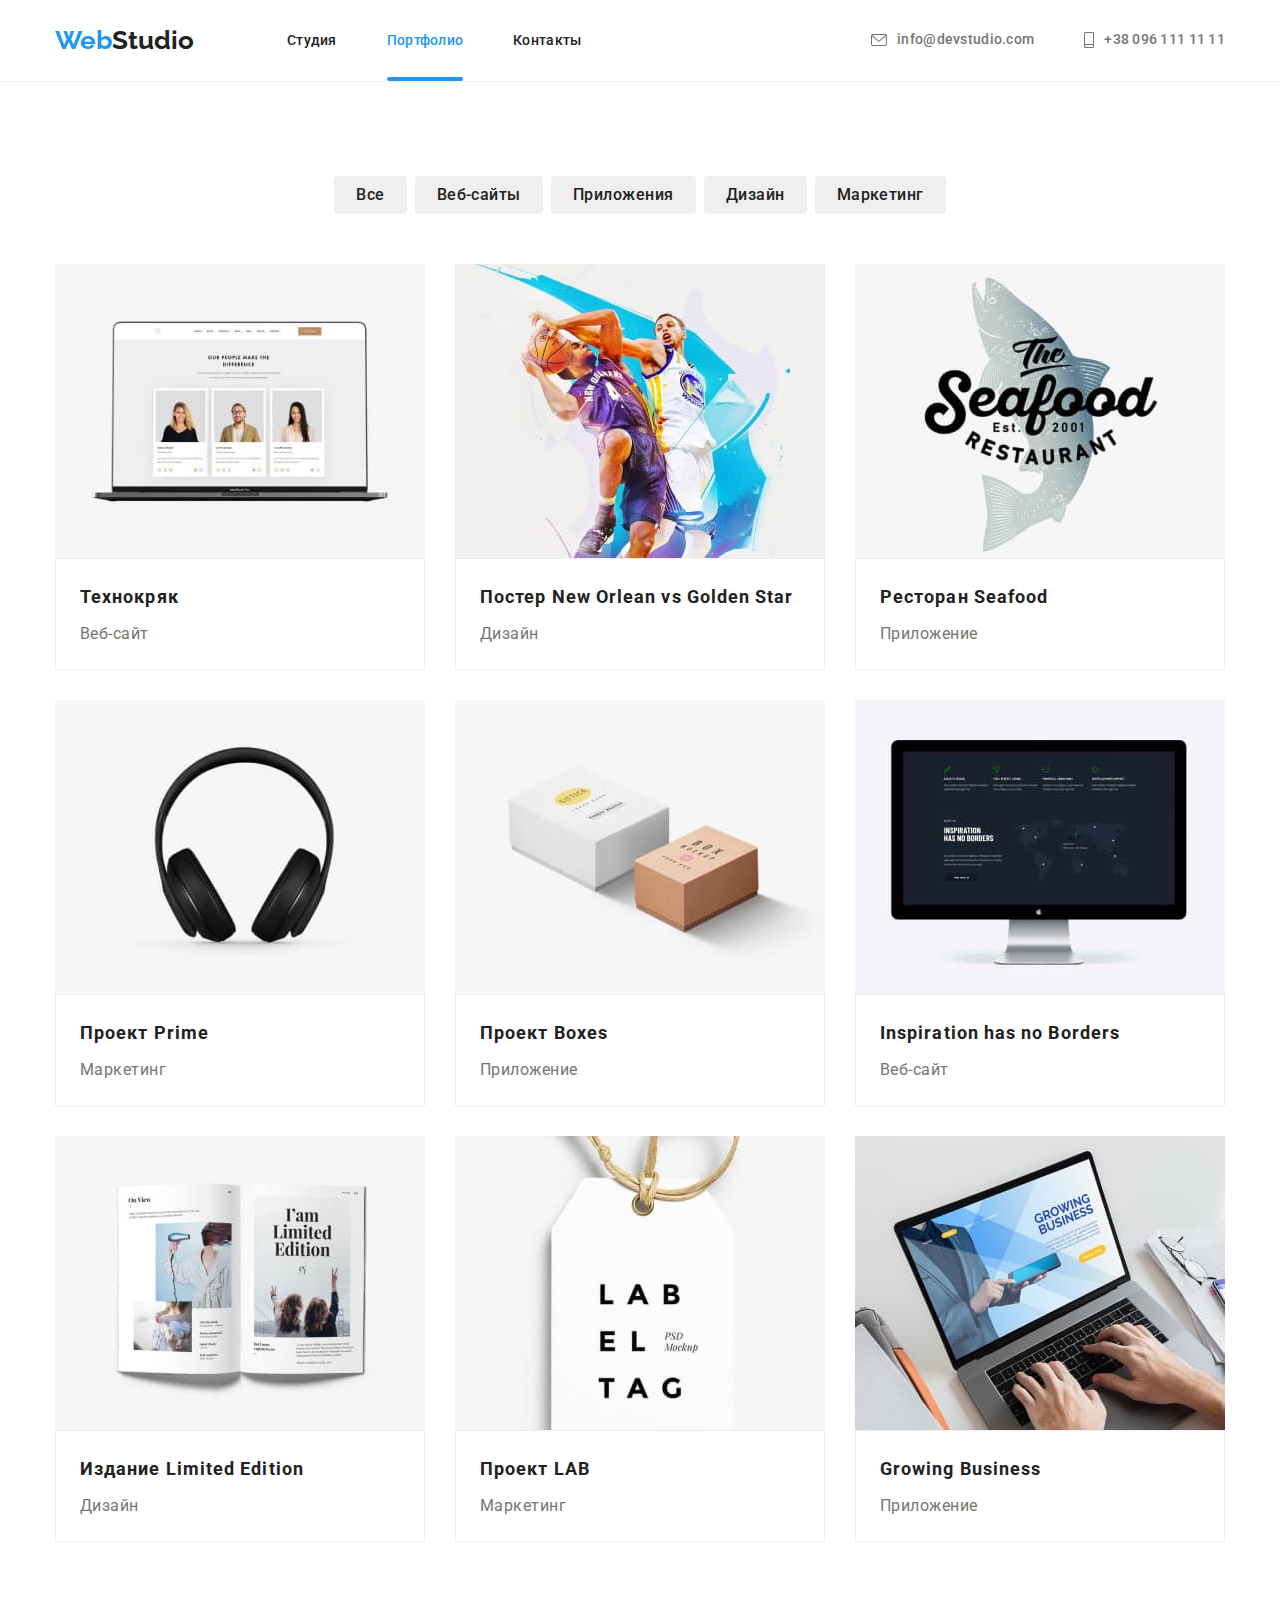
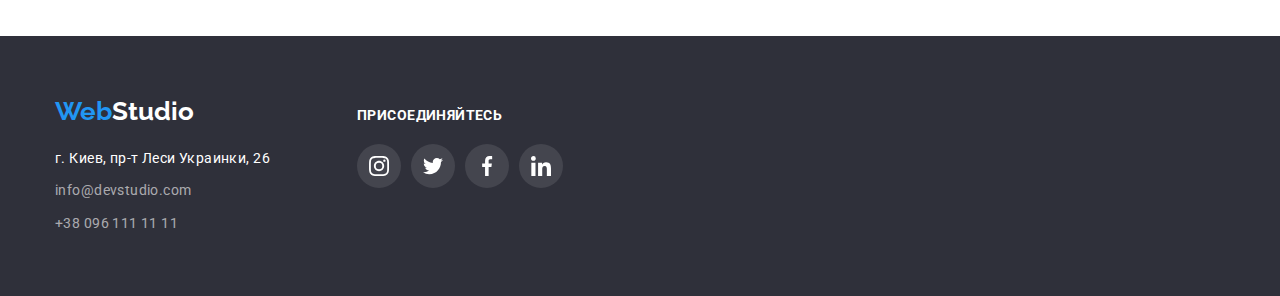
==== portfolio.html @ 29292ff2 "Add files via upload" ====
<!DOCTYPE html>
<html lang="ru">
<head>
    <meta charset="UTF-8">
    <meta http-equiv="X-UA-Compatible" content="IE=edge">
    <meta name="viewport" content="width=device-width, initial-scale=1.0">
    <link rel="preconnect" href="https://fonts.googleapis.com">
    <link rel="preconnect" href="https://fonts.gstatic.com" crossorigin>
    <link href="https://fonts.googleapis.com/css2?family=Raleway:wght@700&family=Roboto:wght@400;500;700;900&display=swap"
      rel="stylesheet">
    <link rel="stylesheet" href="https://cdnjs.cloudflare.com/ajax/libs/modern-normalize/1.1.0/modern-normalize.min.css">
    <link rel="stylesheet" href="./css/styles.css">
    <title>Document</title>
</head>
<!--main conntent-->
<body>
  <header>
    <div class="container header-items">
      <a class="logo" href="./index.html">Web<span class="logostudiotop">Studio</span></a>
      <!--Site navigation-->
      <nav>
        <ul class="navlist">
          <li class="sitenav"><a class="sitenavlink" href="./index.html">Студия</a></li>
          <li class="sitenav"><a class="sitenavlink current-page" href="./portfolio.html">Портфолио</a></li>
          <li class="sitenav"><a class="sitenavlink" href="">Контакты</a></li>
        </ul>
      </nav>
      <!--Phone and email-->
      <div class="contacts-wrapper">
        <a class="contacts header-email" href="mailto:info@devstudio.com">
          <svg class="email-icon" width="16px" height="12px">
            <use href="./images/symbol-defs.svg#icon-envelope"></use>
          </svg>
          info@devstudio.com</a>
        <a class="contacts header-phone" href="tel:+380961111111">
          <svg class="email-icon" width="10px" height="16px">
            <use href="./images/symbol-defs.svg#icon-smartphone"></use>
          </svg>
          +38 096 111 11 11</a>
      </div>
    </div>
  </header>
  <main>
    <section class="section">
      <h1 class="visually-hidden">Наши работы</h1>
      <div class="container">
        <ul class="list-gen-setting our-works-list">
          <li class="our-works-item"><button class="our-works-filter" type="button">Все</button></li>
          <li class="our-works-item"><button class="our-works-filter" type="button">Веб-сайты</button></li>
          <li class="our-works-item"><button class="our-works-filter" type="button">Приложения</button></li>
          <li class="our-works-item"><button class="our-works-filter" type="button">Дизайн</button></li>
          <li class="our-works-item"><button class="our-works-filter" type="button">Маркетинг</button></li>
        </ul>
        <ul class="list-gen-setting work-examples-list">
          <li>
            <div class="wrap">
              <a href=""><img src="./images/technokryak.jpg" alt="профайлы людей на экране" width="370"></a>
              <div class="work-examples-thumb">
                <p>Ресурс предлагает комплексные предложения c разным уровнем функционала и сервисов. Все это позволит посетителю
                  получить
                  исчерпывающие сведения о компании или частном лице.</p>
              </div>
            </div>
            <div class="work-examples-box">
              <h2 class="work-examples-name">Технокряк</h2>
              <p class="work-examples-type">Веб-сайт</p>
            </div>
          </li>
          <li>
            <div class="wrap">
              <a href=""><img src="./images/new-orlean.jpg" alt="два баскетболиста с мячом" width="370"></a>
              <div class="work-examples-thumb">
                <p>Ресурс предлагает комплексные предложения c разным уровнем функционала и сервисов. Все это позволит посетителю
                  получить
                  исчерпывающие сведения о компании или частном лице.</p>
              </div>
            </div>
            <div class="work-examples-box">
              <h2 class="work-examples-name">Постер New Orlean vs Golden Star</h2>
              <p class="work-examples-type">Дизайн</p>
            </div>
          </li>
          <li>
            <div class="wrap">
              <a href=""><img src="./images/seafood.jpg" alt="рыба с надписью" width="370"></a>
              <div class="work-examples-thumb">
                <p>Ресурс предлагает комплексные предложения с разным уровнем функционала и сервисов. Все это позволит посетителю
                  получить
                  исчерпывающие сведения о компании или частном лице.</p>
              </div>
            </div>
            <div class="work-examples-box">
              <h2 class="work-examples-name">Ресторан Seafood</h2>
              <p class="work-examples-type">Приложение</p>
            </div>
            </li>
          <li>
            <div class="wrap">
              <a href=""><img src="./images/prime.jpg" alt="наушники" width="370"></a>
              <div class="work-examples-thumb">
                <p>Ресурс предлагает комплексные предложения с разным уровнем функционала и сервисов. Все это позволит посетителю
                  получить
                  исчерпывающие сведения о компании или частном лице.</p>
              </div>
            </div>
            <div class="work-examples-box">
              <h2 class="work-examples-name">Проект Prime</h2>
              <p class="work-examples-type">Маркетинг</p>
            </div>
            </li>
          <li>
            <div class="wrap">
              <a href=""><img src="./images/boxes.jpg" alt="две коробки коричневая и белая" width="370"></a>
              <div class="work-examples-thumb">
                <p>Ресурс предлагает комплексные предложения с разным уровнем функционала и сервисов. Все это позволит посетителю
                  получить
                  исчерпывающие сведения о компании или частном лице.</p>
              </div>
            </div>
            <div class="work-examples-box">
              <h2 class="work-examples-name">Проект Boxes</h2>
              <p class="work-examples-type">Приложение</p>
            </div>
          </li>
          <li>
            <div class="wrap">
              <a href=""><img src="./images/inspiration.jpg" alt="монитор с информацией внутри" width="370"></a>
              <div class="work-examples-thumb">
                <p>Ресурс предлагает комплексные предложения с разным уровнем функционала и сервисов. Все это позволит посетителю
                  получить
                  исчерпывающие сведения о компании или частном лице.</p>
              </div>
            </div>
            <div class="work-examples-box">
              <h2 class="work-examples-name">Inspiration has no Borders</h2>
              <p class="work-examples-type">Веб-сайт</p>
            </div>
          </li>
          <li>
            <div class="wrap">
              <a href=""><img src="./images/limited-edition.jpg" alt="журнал с картинками" width="370"></a>
              <div class="work-examples-thumb">
                <p>Ресурс предлагает комплексные предложения с разным уровнем функционала и сервисов. Все это позволит посетителю
                  получить
                  исчерпывающие сведения о компании или частном лице.</p>
              </div>
            </div>
            <div class="work-examples-box">
              <h2 class="work-examples-name">Издание Limited Edition</h2>
              <p class="work-examples-type">Дизайн</p>
            </div>
          </li>
          <li>
            <div class="wrap">
              <a href=""><img src="./images/lab.jpg" alt="этикетка" width="370"></a>
              <div class="work-examples-thumb">
                <p>Ресурс предлагает комплексные предложения с разным уровнем функционала и сервисов. Все это позволит посетителю
                  получить
                  исчерпывающие сведения о компании или частном лице.</p>
              </div>
            </div>
            <div class="work-examples-box">
              <h2 class="work-examples-name">Проект LAB</h2>
              <p class="work-examples-type">Маркетинг</p>
            </div>
          </li>
          <li>
            <div class="wrap">
              <a href=""><img src="./images/growing-business.jpg" alt="руки человека, печатающего на ноутбуке" width="370"></a>
              <div class="work-examples-thumb">
                <p>Ресурс предлагает комплексные предложения с разным уровнем функционала и сервисов. Все это позволит посетителю
                  получить
                  исчерпывающие сведения о компании или частном лице.</p>
              </div>
            </div>
            <div class="work-examples-box">
              <h2 class="work-examples-name">Growing Business</h2>
              <p class="work-examples-type">Приложение</p>
            </div>
          </li>
        </ul>
      </div>
    </section>
  </main>
  <footer>
    <div class="container footer-wrap">
      <div class="footer-column">
        <a class="logo" href="./index.html">Web<span class="logostudiobottom">Studio</span></a>
        <address class="address-footer">
          г. Киев, пр-т Леси Украинки, 26
        </address>
        <a class="contacts-footer" href="mailto:info@devstudio.com">info@devstudio.com</a>
        <a class="contacts-footer" href="tel:+380961111111">+38 096 111 11 11</a>
      </div>
      <div class="footer-column">
        <h2 class="join-title-footer">Присоединяйтесь</h2>
        <ul class="list-gen-setting footer-contacts">
          <li class="footer-contacts-item">
            <a class="footer-contacts-link" href="">
              <svg class="footer-icon" width="20px" height="20px">
                <use href="./images/symbol-defs.svg#icon-instagram"></use>
              </svg>
            </a>
          </li>
          <li class="footer-contacts-item">
            <a class="footer-contacts-link" href="">
              <svg class="footer-icon" width="20px" height="16.25px">
                <use href="./images/symbol-defs.svg#icon-twitter"></use>
              </svg>
            </a>
          </li>
          <li class="footer-contacts-item">
            <a class="footer-contacts-link" href="">
              <svg class="footer-icon" width="10px" height="20px">
                <use href="./images/symbol-defs.svg#icon-facebook"></use>
              </svg>
            </a>
          </li>
          <li class="footer-contacts-item">
            <a class="footer-contacts-link" href="">
              <svg class="footer-icon" width="20px" height="20px">
                <use href="./images/symbol-defs.svg#icon-linkedin"></use>
              </svg>
            </a>
          </li>
        </ul>
      </div>
    </div>
  </footer>
</body>
---- css/styles.css ----
:root {
  --secondary-text-color: #757575;
  --accent-color: #2196F3;
  --primary-text-color: #212121;
}
h1,
h2,
h3,
p,
ul {
  margin: 0;
  padding: 0;
}
body {
  color: var(--primary-text-color);
  font-family: 'Roboto', sans-serif;
}
.container {
  width: 1200px;
  align-items: center;
  margin-left: auto;
  margin-right: auto;
  padding-left: 15px;
  padding-right: 15px;
}
  /*Создан общий вспомогательный класс 
  .container для центрирования и ограничения контента по ширине. 
  Ширина «контейнера» соответствует макету и равна 1200px.
  «Контейнер» оборачивает контент хедера,
    футера и секций. То есть находится внутри них.*/

.section { 
  padding-top: 94px; 
  padding-bottom: 94px;
}
.remove-padding-part {
  padding-top: 0;
}

header {
  background-color: #ffffff;
  border-bottom-width: 1px;
  border-bottom-color: rgba(236, 236, 236, 0.7);
  border-bottom-style: solid;
}
.header-items {
  display: flex;
  justify-content: space-around;
  padding: 25px 15px;
}
.logo {
  color: var(--accent-color);
  font-family: Raleway, sans-serif;
  font-weight: 700;
  font-size: 26px;
  line-height: 1.19;
  text-decoration: none;
  margin-right: 93px;
}
.logostudiotop {
  color: var(--primary-text-color);
}
.logostudiobottom {
  color: #FFFFFF;
}
.navlist {
  list-style-type: none;
  display: flex;
  margin-right: auto;
  margin-top: 0;
  margin-bottom: 0;
}

.sitenav + .sitenav {
  margin-left: 50px;
}
.sitenavlink {
  color: var(--primary-text-color);
  text-decoration: none;
  font-weight: 500;
  font-size: 14px;
  line-height: 1.14;
  letter-spacing: 0.02em;
  transition: color 250ms cubic-bezier(0.4, 0, 0.2, 1);
}
.sitenavlink:hover,
.sitenavlink:focus {
  color: var(--accent-color);
}
.sitenavlink.current-page {
  position: relative;
  color: var(--accent-color);
}
.current-page::after {
  position: absolute;
  left: 0;
  bottom: -32.5px;
  
  content: '';
  display: block;
  width: 100%;
  height: 4px;
  background-color: var(--accent-color);
  border-radius: 2px;
}
.contacts-wrapper {
  display: flex;
  margin-left: auto;
}
.contacts {
  color: var(--secondary-text-color);
  text-decoration: none;
  font-weight: 500;
  font-size: 14px;
  line-height: 1.14;
  letter-spacing: 0.02em;
  display: flex;
  align-items: center;
  transition: color 250ms cubic-bezier(0.4, 0, 0.2, 1);
}
.contacts:hover,
.contacts:focus,
.contacts-footer:hover,
.contacts-footer:focus {
  color: var(--accent-color);
}

.contacts + .contacts {
  margin-left: 50px;
}

.email-icon {
  fill: currentColor;
  margin-right: 10px;
}

button {
  cursor: pointer;
}


/* Page index ------------------------------------------*/ 
.hero {
  padding-top: 200px;
  padding-bottom: 200px;
  height: 600px;
  max-width: 1600px;
  background-image: linear-gradient(
    to right, 
    rgba(47, 48, 58, 0.4),
    rgba(47, 48, 58, 0.4)
    ),
    url(../images/imghero.jpg);
  background-size: cover;
  background-repeat: no-repeat;
  margin-left: auto;
  margin-right: auto;
}
.hero-title {
  color: #FFFFFF;
  font-weight: 900;
  font-size: 44px;
  line-height: 1.36;
  text-align: center;
  letter-spacing: 0.06em;
  text-transform: uppercase;
  
  width: 696px;
  margin-top: 0;
  margin-right: auto;
  margin-left: auto;
  margin-bottom: 30px;
}
.hero-button {
  color: #FFFFFF;
  font-family: 'Roboto', sans-serif;
  font-weight: 700;
  font-size: 16px;
  line-height: 1.87;
  text-align: center;
  letter-spacing: 0.06em;
  background-color: var(--accent-color);
  border-radius: 4px;
  border: 0;
  box-shadow: 0px 4px 4px 0px rgba(0, 0, 0, 0.15);

  display: block;
  margin-right: auto;
  margin-left: auto;
  padding: 10px 32px;
}
/* --------Modal window---------------------- */

.backgrop {
  position: fixed;
  top: 0;
  left: 0;
  width: 100%;
  height: 100%;
  background-color: hsla(0, 0%, 0%, 0.2);
  transition: opacity 250ms cubic-bezier(0.4, 0, 0.2, 1);}

.backgrop.is-hidden {
  opacity: 0;
  pointer-events: none;
  
}
.backgrop.is-hidden .modal {
  transform: translate(-50%, -50%) scale(0.9);
}

.modal {
  position: absolute;
  top: 50%;
  left: 50%;
  transform: translate(-50%, -50%) scale(1);
  transition: transform 250ms cubic-bezier(0.4, 0, 0.2, 1);
  
  width: 528px;
  height: 581px;
  padding: 8px;
  display: flex;
  justify-content: flex-end;
    
  background-color: #FFFFFF;
  box-shadow: 0px 1px 3px rgba(0, 0, 0, 0.12), 0px 1px 1px rgba(0, 0, 0, 0.14), 0px 2px 1px rgba(0, 0, 0, 0.2);
  border-radius: 4px;
}
.modal-close-button {
  border-radius: 50%;
  padding: 0;
  border: 0;
  background-color: #FFFFFF;
  width: 30px;
  height: 30px;
  
}
/* -------------------------------------end Modal window---------- */
.list-gen-setting {
  list-style-type: none;
  display: flex;
  margin: 0;
  }
.visually-hidden:not(:focus):not(:active) {
  clip: rect(0 0 0 0);
  clip-path: inset(50%);
  height: 1px;
  overflow: hidden;
  position: absolute;
  white-space: nowrap;
  width: 1px;
}
.benefits-item {
  margin-top: 0;
  margin-bottom: 0;
  width: 270px;
}
.benefits-item + .benefits-item {
  margin-left: 30px;
}
.benefits-thumb {
  width: 270px;
  height: 120px;
  margin-bottom: 30px;
  background-color: rgba(245, 244, 250, 1);
  display: flex;
  align-items: center;
  border-radius: 4px;
}
.benefits-icon {
  margin: auto;
}

.benefits-title {
  color: var(--primary-text-color);
  font-weight: 700;
  font-size: 14px;
  line-height: 1.14;
  letter-spacing: 0.03em;
  text-transform: uppercase;

  margin-bottom: 10px;
}

.benefits-description {
  color: var(--secondary-text-color);
  font-size: 14px;
  line-height: 1.71;
  letter-spacing: 0.03em;
}

.what-we-do-section {
  background-color: #FFFFFF;
  padding-top: 0;
  margin-top: 0;
}
.what-we-do-image {
  display: block;
  width: 370px;
}
.what-we-do-list {
  padding-left: 0;
  padding-right: 0;
}
.what-we-do-list > li {
  position: relative;
  margin-left: auto;
  margin-right: auto;
  }
.what-we-do-list > li + li {
  margin-left: 30px;
}
.what-we-do-thumb {
  position: absolute;
  bottom: 0;
  width: 100%;
  height: 70px;
  display: flex;
  justify-content: center;
  align-items: center;

  background-color: hsla(235, 10%, 21%, 0.8);
}
.what-we-do-description {
  font-weight: 700;
  font-size: 14px;
  line-height: 1.14;
  text-align: center;
  letter-spacing: 0.03em;
  text-transform: uppercase;
  color: #FFFFFF;
}

.what-we-do-title,
.our-team-title,
.regular-clients-title {
  color: var(--primary-text-color);
  font-weight: 700;
  font-size: 36px;
  line-height: 1.16;
  text-align: center;
  letter-spacing: 0.03em;

  margin-top: 0;
  margin-right: auto;
  margin-left: auto;
  margin-bottom: 50px;
}
.our-team-box {
  padding: 30px 0;
  background-color: rgba(255, 255, 255, 1);
}

.our-team-list {
  justify-content: center;
}
.our-team {
  background-color: #F5F4FA;
}
.our-team-item {
  box-shadow: 0px 1px 3px rgba(0, 0, 0, 0.12), 0px 1px 1px rgba(0, 0, 0, 0.14), 0px 2px 1px rgba(0, 0, 0, 0.2);
  border-radius: 0px 0px 4px 4px;
}
.our-team-item + .our-team-item {
  margin-left: 30px;
}
.our-team-item > img {
  display: block;
}
.our-team-names {
  color: var(--primary-text-color);
  font-weight: 500;
  font-size: 16px;
  line-height: 1.18;
  text-align: center;
  letter-spacing: 0.03em;

  margin-bottom: 10px;
}
.our-team-position {
  color: var(--secondary-text-color);
  font-size: 16px;
  line-height: 1.18;
  text-align: center;
  letter-spacing: 0.03em;
  margin-bottom: 16px;
}
.our-team-contacts,
.footer-contacts {
  display: flex;
  justify-content: center;
  align-items: center;

}
.our-team-contacts-item,
.our-team-contacts-link,
.footer-contacts-item,
.footer-contacts-link {
  width: 44px;
  height: 44px;
  border-radius: 50%;

  display: flex;
  justify-content: center;
  align-items: center;
  
}
.our-team-contacts-item,
.our-team-contacts-link {
  color: #AFB1B8;
  transition: color 250ms cubic-bezier(0.4, 0, 0.2, 1), background-color 250ms cubic-bezier(0.4, 0, 0.2, 1);
  }
.our-team-contacts-item + .our-team-contacts-item,
.footer-contacts-item + .footer-contacts-item {
  margin-left: 10px;
}
.our-team-icon,
.footer-icon {
  width: 20px;
  height: 20px;
  fill: currentColor;

  transition: fill 250ms cubic-bezier(0.4, 0, 0.2, 1);
}
.our-team-contacts-link:hover,
.our-team-contacts-link:focus {
  background-color: var(--accent-color);
  color: rgba(255, 255, 255, 1);
}
.our-team-icon:hover,
.our-team-icon:focus {
  fill: currentColor;
}
.regular-clients-item {
  width: 170px;
  height: 92px;
}
.regular-clients-item + .regular-clients-item {
  margin-left: 30px;
}
.regular-clients-link {
  display: block;
  padding: 16px 32px;
  border: 1px solid #AFB1B8;
  border-radius: 4px;
  background-color: #ffffff;
  color: #AFB1B8;
  transition: border 250ms cubic-bezier(0.4, 0, 0.2, 1), color 250ms cubic-bezier(0.4, 0, 0.2, 1);
}
.regular-clients-link:hover,
.regular-clients-link:focus {
  border: 1px solid var(--accent-color);
  color: var(--accent-color);
}
.regular-clients-icon {
  transition: fill 250ms cubic-bezier(0.4, 0, 0.2, 1);
}
.regular-clients-icon,
.regular-clients-icon:hover,
.regular-clients-icon:focus,
.footer-icon,
.footer-icon:hover,
.footer-icon:focus {
  fill: currentColor;
}
/*Page portfolio ------------------------------------------------ */
.our-works-list {
  justify-content: center;
  margin-bottom: 50px;
}
.our-works-filter {
  color: var(--primary-text-color);
  font-family: 'Roboto', sans-serif;
  font-weight: 500;
  font-size: 16px;
  line-height: 1.62;
  letter-spacing: 0.03em;
  border-radius: 4px;
  border-color: #F5F4FA;
  border: 0px;

  padding: 6px 22px;
  transition: color 250ms cubic-bezier(0.4, 0, 0.2, 1), background-color 250ms cubic-bezier(0.4, 0, 0.2, 1), box-shadow 250ms cubic-bezier(0.4, 0, 0.2, 1), border-color 250ms cubic-bezier(0.4, 0, 0.2, 1);
}
.our-works-filter:hover,
.our-works-filter:focus {
  color: #FFFFFF;
  background-color: var(--accent-color);
  box-shadow: 0px 3px 1px rgba(0, 0, 0, 0.1), 0px 1px 2px rgba(0, 0, 0, 0.08), 0px 2px 2px rgba(0, 0, 0, 0.12);
  border-color: var(--accent-color);
}
.our-works-item + .our-works-item {
  margin-left: 8px;
}
.work-examples-list {
  flex-wrap: wrap;
  margin-left: -30px;
  margin-top: -30px;
}
.work-examples-list > li {
  flex-basis: calc(100% / 3 - 30px);
  margin-left: 30px;
  margin-top: 30px;
  transition: box-shadow 250ms cubic-bezier(0.4, 0, 0.2, 1);

  overflow: hidden;
}
.work-examples-list > li:hover {
  box-shadow: 0px 1px 1px rgba(0, 0, 0, 0.12), 0px 4px 4px rgba(0, 0, 0, 0.06), 1px 4px 6px rgba(0, 0, 0, 0.16);
} 
.work-examples-list li a > img {
  display: block;
}
.wrap {
  position: relative;
  overflow: hidden;
}
.work-examples-thumb {
  position: absolute;
  width: 370px;
  height: 294px;
  top: 0;
  right: 0;

  background-color: hsla(207, 90%, 54%, 0.9);
  transform: translateY(100%);
  transition: transform 250ms cubic-bezier(0.4, 0, 0.2, 1);

  padding: 63px 24px; }
.work-examples-thumb p {
  color: hsla(0, 0%, 100%, 1);
  font-weight: 400;
  font-size: 18px;
  line-height: 1.5;
  letter-spacing: 0.03em;
}
.work-examples-list > li>:hover .work-examples-thumb {
  transform: translateY(0);
}
.work-examples-box {
  border: 1px solid rgba(238, 238, 238, 1);
  padding: 20px 24px;
}
.work-examples-name {
  color: var(--primary-text-color);
  font-weight: 700;
  font-size: 18px;
  line-height: 2;
  letter-spacing: 0.06em;
}
.work-examples-type {
  color: var(--secondary-text-color);
  font-size: 16px;
  line-height: 1.87;
  letter-spacing: 0.03em;

  margin-top: 4px;
}
/* Footer ----------------------------------------------- */
footer {
  background-color: #2F303A;
  padding-top: 60px;
  padding-bottom: 60px;
}
.address-footer {
  color: #FFFFFF;
  font-size: 14px;
  font-style: normal;
  line-height: 1.71;
  letter-spacing: 0.03em;

  margin-top: 20px;
}
.contacts-footer {
  color: rgba(255, 255, 255, 0.6);
  font-size: 14px;
  line-height: 1.71;
  letter-spacing: 0.03em;
  text-decoration: none;
  display: block;
  margin-top: 9px;
}
.footer-wrap {
  display:flex;
  align-items: flex-start;
  
}
.join-title-footer {
  margin-bottom: 20px;
  padding-top: 12px;
  text-transform: uppercase;
  font-weight: 700;
  font-size: 14px;
  line-height: 1.14;
  color: #FFFFFF;
  letter-spacing: 0.03em;
}

.footer-column + .footer-column {
  margin-left: 70px;
}
.footer-contacts-link {
  background-color: rgba(255, 255, 255, 0.1);
  color: #FFFFFF;

  transition: color 250ms cubic-bezier(0.4, 0, 0.2, 1), background-color 250ms cubic-bezier(0.4, 0, 0.2, 1);;
}
.footer-contacts-link:hover,
.footer-contacts-link:focus {
  background-color: #2196F3;
  color: #FFFFFF;
}

/*hover and focus are withing the header contact settings */
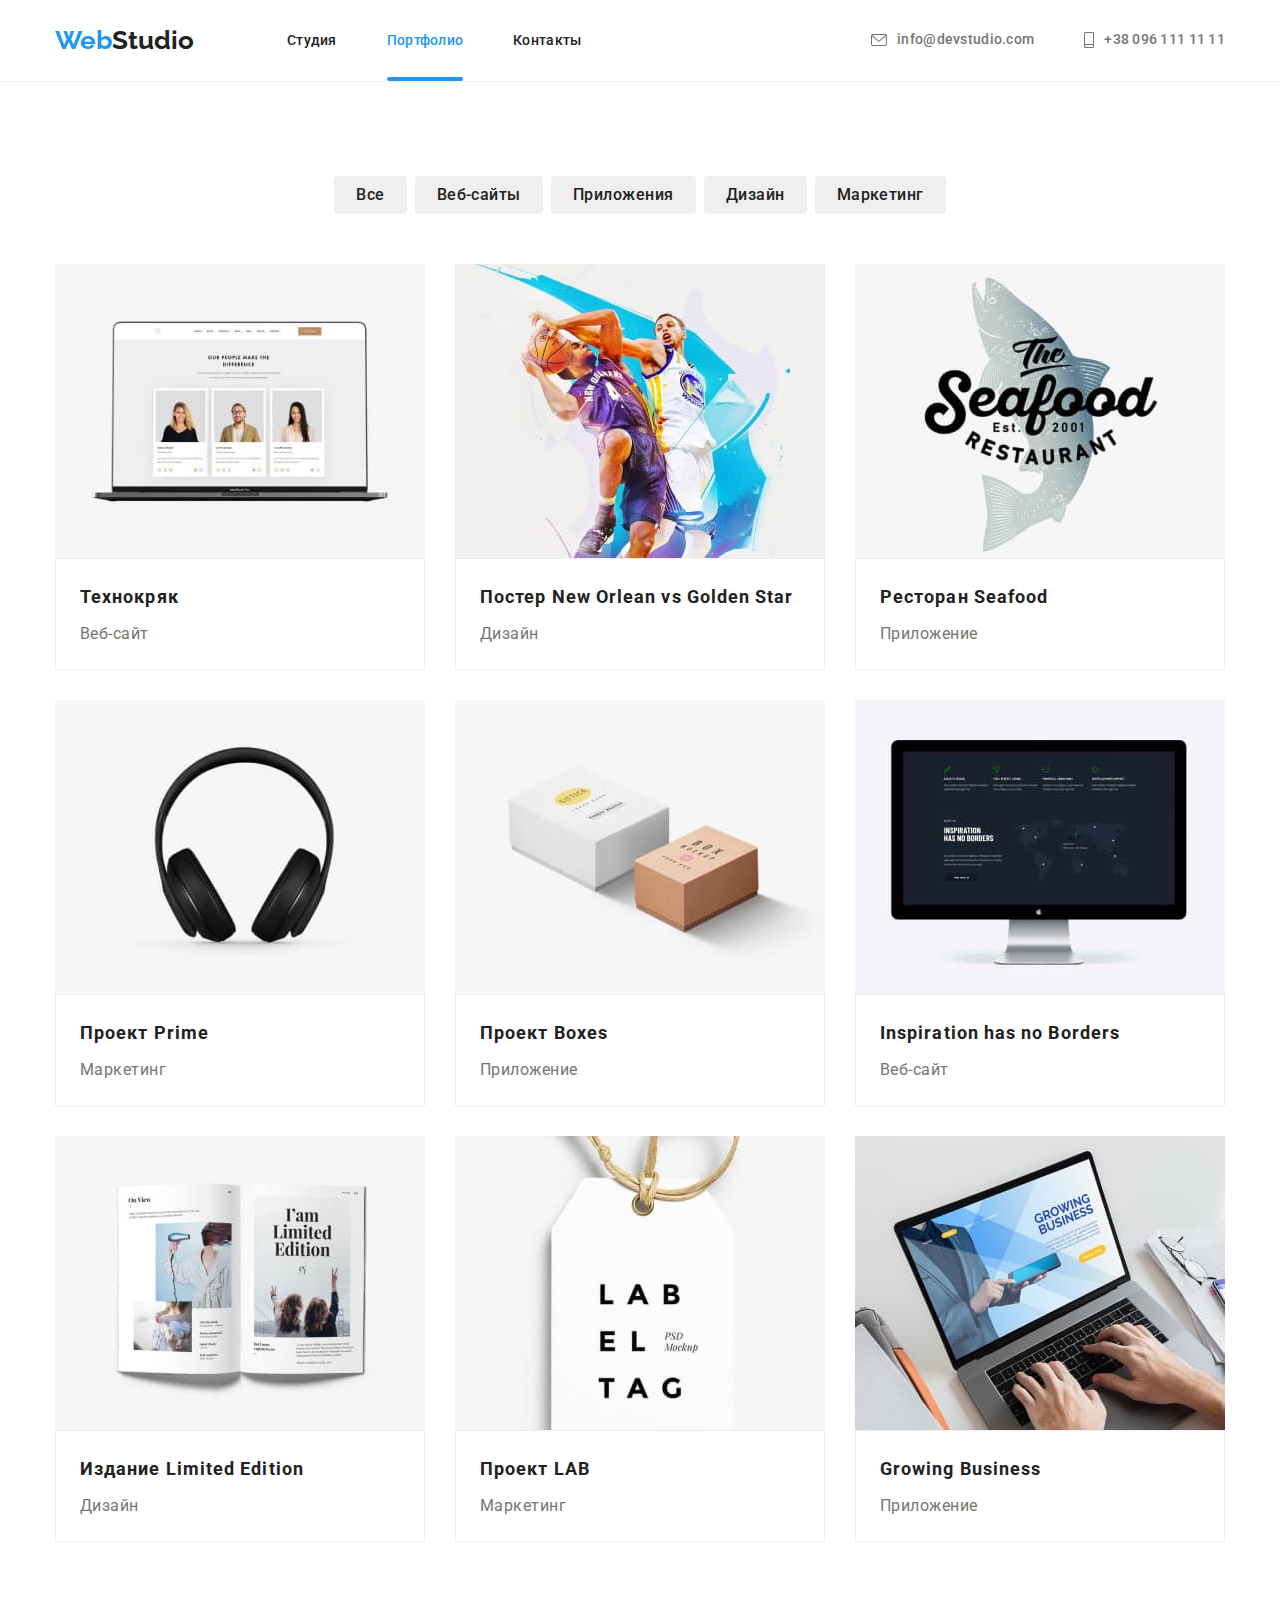
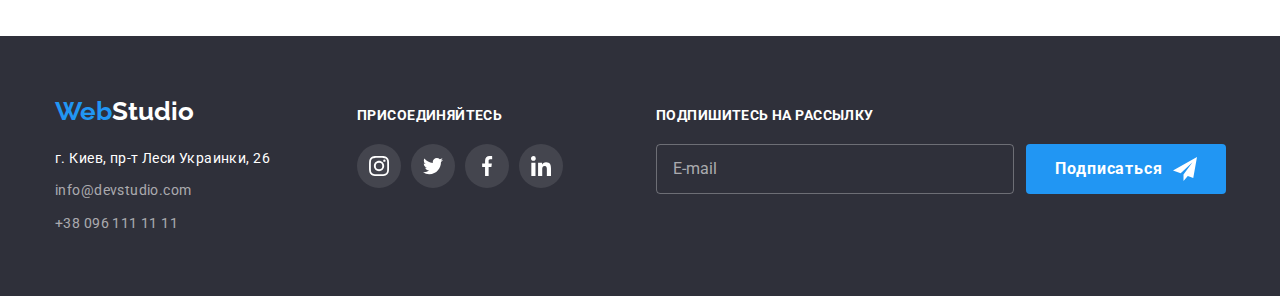
==== commit a1e8b053: "I'm already tired" ====
--- a/portfolio.html
+++ b/portfolio.html
@@ -225,6 +225,13 @@
           </li>
         </ul>
       </div>
+      <form class="footer-form">
+        <label class="footer-email-label">
+          <span class="footer-email-call">Подпишитесь на рассылку</span>
+          <input type="email" name="subscribe-email" placeholder="E-mail" class="footer-email-input" />
+        </label>
+        <button class="icon-button" type="submit">Подписаться</button>
+      </form>
     </div>
   </footer>
 </body>--- a/css/styles.css
+++ b/css/styles.css
@@ -190,7 +190,10 @@
   padding: 10px 32px;
 }
 /* --------Modal window---------------------- */
-
+input {
+  margin: 0;
+  padding: 0;
+}
 .backgrop {
   position: fixed;
   top: 0;
@@ -215,10 +218,11 @@
   left: 50%;
   transform: translate(-50%, -50%) scale(1);
   transition: transform 250ms cubic-bezier(0.4, 0, 0.2, 1);
+  padding: 40px;
   
   width: 528px;
   height: 581px;
-  padding: 8px;
+  padding: 40px;
   display: flex;
   justify-content: flex-end;
     
@@ -227,14 +231,31 @@
   border-radius: 4px;
 }
 .modal-close-button {
+  position: absolute;
+  top: 8px;
+  right: 8px;
   border-radius: 50%;
-  padding: 0;
-  border: 0;
-  background-color: #FFFFFF;
+  border: 1px solid rgba(0, 0, 0, 0.1);
+  background-color: #ffffff;
+  padding: 6px;
+  margin: 0;
   width: 30px;
   height: 30px;
-  
-}
+}
+
+.modal-form-header {
+  font-weight: 700;
+  font-size: 20px;
+  line-height: 1.15;
+  color: var(--primary-text-color);
+  letter-spacing: 0.03em;
+}
+
+.modal-form-field {
+  display: flex;
+  flex-direction: column;
+}
+
 /* -------------------------------------end Modal window---------- */
 .list-gen-setting {
   list-style-type: none;
@@ -556,7 +577,7 @@
 
   margin-top: 4px;
 }
-/* Footer ----------------------------------------------- */
+/*----------------- Footer ----------------------------------------------- */
 footer {
   background-color: #2F303A;
   padding-top: 60px;
@@ -585,7 +606,8 @@
   align-items: flex-start;
   
 }
-.join-title-footer {
+.join-title-footer,
+.footer-email-call {
   margin-bottom: 20px;
   padding-top: 12px;
   text-transform: uppercase;
@@ -611,4 +633,63 @@
   color: #FFFFFF;
 }
 
-/*hover and focus are withing the header contact settings */+/*hover and focus are withing the header contact settings */
+/* ----------------------Footer form------------------- */
+.footer-form {
+  display: flex;
+  align-items: flex-end;
+  margin-left: 93px;
+}
+
+.footer-email-label {
+  display: flex;
+  flex-wrap: wrap;
+  width: 358px;
+}
+
+.footer-email-call {
+  display: inline-block;
+}
+.footer-email-input {
+  width: 358px;
+  height: 50px;
+  border: 1px solid rgba(255, 255, 255, 0.3);
+  border-radius: 4px;
+  background-color: transparent;
+  padding: 15px 16px;
+}
+.footer-email-input::placeholder {
+  font-weight: 400;
+  font-size: 16px;
+  line-height: 1.14;
+  color: rgba(255, 255, 255, 0.6);
+}
+.icon-button {
+  background-color: var(--accent-color);
+  padding: 10px 28px;
+  margin-left: 12px;
+  width: 200px;
+  height: 50px;
+
+  color: #ffffff;
+  font-weight: 700;
+  font-size: 16px;
+  line-height: 1.87;
+  letter-spacing: 0.06em;
+  border: 0;
+  border-radius: 4px;
+
+  display: inline-flex;
+  align-items: center;
+  justify-content: center;
+
+}
+.footer-form >.icon-button::after {
+  content: "";
+  display: inline-block;
+  width: 24px;
+  height: 24px;
+  margin-left: 10px;
+  background-image: url(../images/send.svg);
+  background-size: contain;
+}